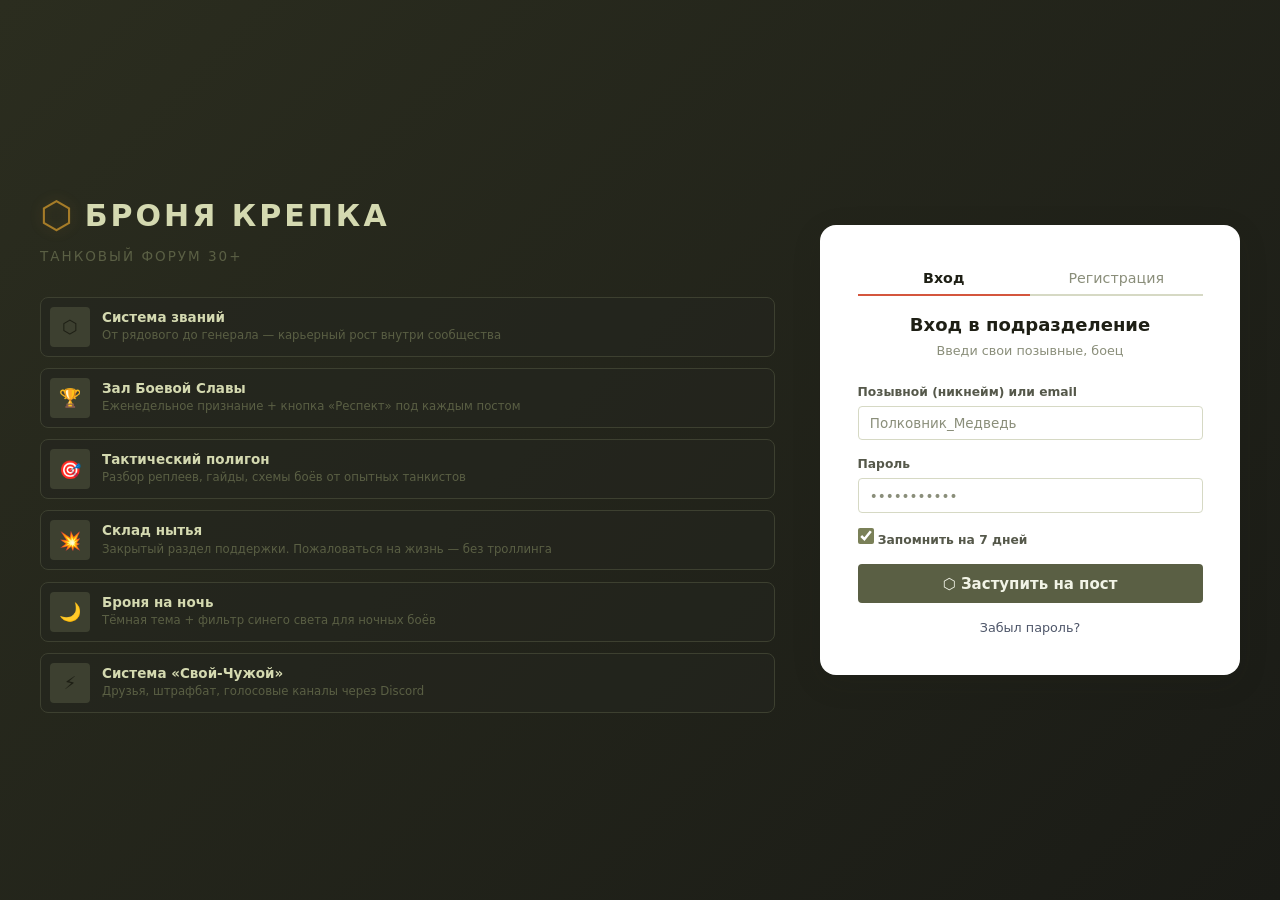
==== frontend/index.html @ ec735a18 "Initial commit" ====
<!DOCTYPE html>
<html lang="ru">
<head>
  <meta charset="UTF-8">
  <meta name="viewport" content="width=device-width, initial-scale=1.0">
  <title>Броня Крепка — Вход в подразделение</title>
  <link rel="stylesheet" href="css/base.css">
  <link rel="stylesheet" href="css/theme.css">
  <link rel="stylesheet" href="css/components.css">
  <link rel="stylesheet" href="css/layout.css">
  <link rel="stylesheet" href="css/auth.css">
  <link rel="stylesheet" href="css/responsive.css">
</head>
<body class="auth-page">

<div class="auth-grid">

  <!-- Левая колонка — преимущества -->
  <div class="auth-hero">
    <div style="display:flex;align-items:center;gap:12px;margin-bottom:0.2rem">
      <div style="font-size:2.5rem;color:#a67c28;filter:drop-shadow(0 0 6px rgba(166,124,40,0.3))">⬡</div>
      <h1 style="margin:0">БРОНЯ КРЕПКА</h1>
    </div>
    <div class="auth-tagline">ТАНКОВЫЙ ФОРУМ 30+</div>

    <div class="usp-list">
      <div class="usp-item">
        <div class="usp-icon">⬡</div>
        <div>
          <div class="usp-title">Система званий</div>
          <div class="usp-desc">От рядового до генерала — карьерный рост внутри сообщества</div>
        </div>
      </div>
      <div class="usp-item">
        <div class="usp-icon">🏆</div>
        <div>
          <div class="usp-title">Зал Боевой Славы</div>
          <div class="usp-desc">Еженедельное признание + кнопка «Респект» под каждым постом</div>
        </div>
      </div>
      <div class="usp-item">
        <div class="usp-icon">🎯</div>
        <div>
          <div class="usp-title">Тактический полигон</div>
          <div class="usp-desc">Разбор реплеев, гайды, схемы боёв от опытных танкистов</div>
        </div>
      </div>
      <div class="usp-item">
        <div class="usp-icon">💥</div>
        <div>
          <div class="usp-title">Склад нытья</div>
          <div class="usp-desc">Закрытый раздел поддержки. Пожаловаться на жизнь — без троллинга</div>
        </div>
      </div>
      <div class="usp-item">
        <div class="usp-icon">🌙</div>
        <div>
          <div class="usp-title">Броня на ночь</div>
          <div class="usp-desc">Тёмная тема + фильтр синего света для ночных боёв</div>
        </div>
      </div>
      <div class="usp-item">
        <div class="usp-icon">⚡</div>
        <div>
          <div class="usp-title">Система «Свой-Чужой»</div>
          <div class="usp-desc">Друзья, штрафбат, голосовые каналы через Discord</div>
        </div>
      </div>
    </div>
  </div>

  <!-- Правая колонка — форма входа / регистрации -->
  <div class="auth-card">
    <!-- Табы -->
    <div style="display:flex;border-bottom:2px solid var(--border-color);margin-bottom:1.25rem">
      <button class="auth-tab active" id="tabLogin" style="flex:1;padding:0.5rem 1rem;font-size:0.95rem;font-weight:600;background:none;border:none;border-bottom:2px solid var(--fire-500);margin-bottom:-2px;color:var(--text-primary);cursor:pointer;font-family:inherit;transition:0.2s">Вход</button>
      <button class="auth-tab" id="tabRegister" style="flex:1;padding:0.5rem 1rem;font-size:0.95rem;font-weight:500;background:none;border:none;border-bottom:2px solid transparent;margin-bottom:-2px;color:var(--text-tertiary);cursor:pointer;font-family:inherit;transition:0.2s">Регистрация</button>
    </div>

    <!-- Форма входа -->
    <div id="formLogin">
      <h2 style="font-size:1.2rem;font-weight:700;text-align:center;margin-bottom:0.3rem">Вход в подразделение</h2>
      <p class="auth-sub">Введи свои позывные, боец</p>

      <form id="loginForm">
        <div class="form-group">
          <label for="loginEmail">Позывной (никнейм) или email</label>
          <input class="input" type="text" id="loginEmail" placeholder="Полковник_Медведь" autocomplete="username">
        </div>

        <div class="form-group">
          <label for="loginPassword">Пароль</label>
          <input class="input" type="password" id="loginPassword" placeholder="•••••••••••" autocomplete="current-password">
        </div>

        <div class="form-group">
          <label class="form-checkbox">
            <input type="checkbox" checked>
            Запомнить на 7 дней
          </label>
        </div>

        <button type="submit" class="btn btn-primary w-full" style="justify-content:center;padding:0.7rem;font-size:1rem">
          ⬡ Заступить на пост
        </button>
      </form>

      <div class="auth-links">
        <p style="margin-top:1rem;font-size:0.85rem"><a href="#" id="showRecovery">Забыл пароль?</a></p>
      </div>
    </div>

    <!-- Форма восстановления пароля -->
    <div id="formRecovery" style="display:none">
      <h2 style="font-size:1.2rem;font-weight:700;text-align:center;margin-bottom:0.3rem">Восстановление пароля</h2>
      <p class="auth-sub">Введи email, пришлём ссылку на сброс</p>

      <form id="recoveryForm">
        <div class="form-group">
          <label for="recoveryEmail">Email</label>
          <input class="input" type="email" id="recoveryEmail" placeholder="tankist@mail.ru" autocomplete="email">
        </div>

        <button type="submit" class="btn btn-primary w-full" style="justify-content:center;padding:0.7rem;font-size:1rem" id="recoveryBtn">
          📨 Отправить ссылку
        </button>
      </form>

      <div class="auth-links">
        <p style="margin-top:1rem;font-size:0.85rem"><a href="#" id="backToLoginFromRecovery">← Назад ко входу</a></p>
      </div>
    </div>

    <!-- Успех восстановления -->
    <div id="formRecoveryDone" style="display:none;text-align:center;padding:1.5rem 0">
      <div style="font-size:3rem;margin-bottom:0.75rem">📨</div>
      <h2 style="font-size:1.2rem;font-weight:700;margin-bottom:0.3rem">Письмо отправлено!</h2>
      <p class="auth-sub">Проверь почту — там ссылка для сброса пароля</p>
      <button class="btn btn-ghost" style="margin-top:1rem" onclick="showLogin()">← Понял, вернуться ко входу</button>
    </div>

    <!-- Форма регистрации -->
    <div id="formRegister" style="display:none">
      <h2 style="font-size:1.2rem;font-weight:700;text-align:center;margin-bottom:0.3rem">Вступление в ряды</h2>
      <p class="auth-sub">Создай танковый паспорт за 30 секунд</p>

      <form id="registerForm">
        <div class="form-group">
          <label for="regNick">Позывной (никнейм)</label>
          <input class="input" type="text" id="regNick" placeholder="Полковник_Медведь" autocomplete="username">
        </div>

        <div class="form-group">
          <label for="regEmail">Email</label>
          <input class="input" type="email" id="regEmail" placeholder="tankist@mail.ru" autocomplete="email">
        </div>

        <div class="form-group">
          <label for="regPassword">Пароль</label>
          <input class="input" type="password" id="regPassword" placeholder="•••••••••••" autocomplete="new-password">
        </div>

        <div class="form-group">
          <label for="regPasswordConfirm">Подтверждение пароля</label>
          <input class="input" type="password" id="regPasswordConfirm" placeholder="•••••••••••" autocomplete="new-password">
        </div>

        <div class="form-group">
          <label for="regProfession">Реальный полк / профессия <span class="text-xs text-tertiary">(необязательно)</span></label>
          <input class="input" type="text" id="regProfession" placeholder="Менеджер по продажам">
        </div>

        <div class="form-group">
          <label class="form-checkbox">
            <input type="checkbox" id="regAgree" checked>
            Согласен с <a href="#" onclick="return false">правилами подразделения</a>
          </label>
        </div>

        <button type="submit" class="btn btn-fire w-full" style="justify-content:center;padding:0.7rem;font-size:1rem">
          ⬡ Вступить в ряды
        </button>
      </form>

    </div>

  </div>

</div>

<script src="js/utils.js"></script>
<script src="js/api.js"></script>
<script src="js/theme.js"></script>
<script src="js/toast.js"></script>
<script src="js/avatar.js"></script>
<script>
  // Redirect if already logged in
  if (api.isLoggedIn()) window.location.href = 'feed.html';

  var tabLogin = document.getElementById('tabLogin');
  var tabRegister = document.getElementById('tabRegister');
  var formLogin = document.getElementById('formLogin');
  var formRegister = document.getElementById('formRegister');
  var formRecovery = document.getElementById('formRecovery');
  var formRecoveryDone = document.getElementById('formRecoveryDone');
  var tabsContainer = document.querySelector('.auth-card > div:first-child');
  var showRecovery = document.getElementById('showRecovery');
  var backToLoginFromRecovery = document.getElementById('backToLoginFromRecovery');

  function hideAllForms() {
    formLogin.style.display = 'none';
    formRegister.style.display = 'none';
    formRecovery.style.display = 'none';
    formRecoveryDone.style.display = 'none';
  }

  function showLogin() {
    hideAllForms();
    formLogin.style.display = '';
    if (tabsContainer) tabsContainer.style.display = 'flex';
    tabLogin.className = 'auth-tab active';
    tabRegister.className = 'auth-tab';
    tabLogin.style.borderBottomColor = 'var(--fire-500)';
    tabLogin.style.color = 'var(--text-primary)';
    tabLogin.style.fontWeight = '600';
    tabRegister.style.borderBottomColor = 'transparent';
    tabRegister.style.color = 'var(--text-tertiary)';
    tabRegister.style.fontWeight = '500';
  }

  function showRegister() {
    hideAllForms();
    formRegister.style.display = '';
    if (tabsContainer) tabsContainer.style.display = 'flex';
    tabRegister.className = 'auth-tab active';
    tabLogin.className = 'auth-tab';
    tabRegister.style.borderBottomColor = 'var(--fire-500)';
    tabRegister.style.color = 'var(--text-primary)';
    tabRegister.style.fontWeight = '600';
    tabLogin.style.borderBottomColor = 'transparent';
    tabLogin.style.color = 'var(--text-tertiary)';
    tabLogin.style.fontWeight = '500';
  }

  function showRecoveryForm() {
    hideAllForms();
    formRecovery.style.display = '';
    document.getElementById('recoveryEmail').value = '';
    if (tabsContainer) tabsContainer.style.display = 'none';
  }

  document.getElementById('recoveryForm').addEventListener('submit', async function (e) {
    e.preventDefault();
    var email = document.getElementById('recoveryEmail').value.trim();
    if (!email) { toast.warning('Введи email'); return; }
    var btn = document.getElementById('recoveryBtn');
    btn.disabled = true;
    try {
      var res = await api.post('/api/auth/forgot-password', { email: email });
      toast.info(res.message || 'Если email зарегистрирован, инструкции отправлены.');
      hideAllForms();
      formRecoveryDone.style.display = '';
      if (tabsContainer) tabsContainer.style.display = 'none';
    } catch (_) {
      btn.disabled = false;
    }
  });

  // Login form
  document.getElementById('loginForm').addEventListener('submit', async function (e) {
    e.preventDefault();
    var usernameOrEmail = document.getElementById('loginEmail').value.trim();
    var password = document.getElementById('loginPassword').value;
    if (!usernameOrEmail || !password) { toast.warning('Заполни все поля'); return; }
    try {
      var res = await api.post('/api/auth/login', { usernameOrEmail: usernameOrEmail, password: password });
      localStorage.setItem('tank-token', res.token);
      localStorage.setItem('tank-user-id', String(res.userId));
      localStorage.setItem('tank-username', res.username);
      localStorage.setItem('tank-role', res.role);
      var profile = {
        name: res.username,
        rank: '',
        rankClass: '',
        rankLabel: '',
        quote: '',
        profession: '',
        city: '',
        tank: ''
      };
      localStorage.setItem('tank-profile', JSON.stringify(profile));
      try {
        var userData = await api.get('/api/users/' + res.userId);
        if (userData && userData.avatar) {
          localStorage.setItem('tank-avatar', userData.avatar);
        }
      } catch (_) {}
      toast.success('Заступил на пост, боец!');
      setTimeout(function () { window.location.href = 'feed.html'; }, 300);
    } catch (_) {}
  });

  // Register form
  document.getElementById('registerForm').addEventListener('submit', async function (e) {
    e.preventDefault();
    var username = document.getElementById('regNick').value.trim();
    var email = document.getElementById('regEmail').value.trim();
    var password = document.getElementById('regPassword').value;
    var confirm = document.getElementById('regPasswordConfirm').value;
    var agree = document.getElementById('regAgree').checked;
    if (!username || !email || !password) { toast.warning('Заполни все обязательные поля'); return; }
    if (password !== confirm) { toast.warning('Пароли не совпадают'); return; }
    if (!agree) { toast.warning('Прими правила подразделения'); return; }
    if (password.length < 6) { toast.warning('Пароль минимум 6 символов'); return; }
    try {
      var res = await api.post('/api/auth/register', { username: username, email: email, password: password });
      localStorage.setItem('tank-token', res.token);
      localStorage.setItem('tank-user-id', String(res.userId));
      localStorage.setItem('tank-username', res.username);
      localStorage.setItem('tank-role', res.role);
      var profile = {
        name: res.username,
        rank: '',
        rankClass: '',
        rankLabel: '',
        quote: '',
        profession: document.getElementById('regProfession').value.trim() || '',
        city: '',
        tank: ''
      };
      localStorage.setItem('tank-profile', JSON.stringify(profile));
      try {
        var userData = await api.get('/api/users/' + res.userId);
        if (userData && userData.avatar) {
          localStorage.setItem('tank-avatar', userData.avatar);
        }
      } catch (_) {}
      toast.success('Добро пожаловать в ряды!');
      setTimeout(function () { window.location.href = 'feed.html'; }, 300);
    } catch (_) {}
  });

  tabLogin.addEventListener('click', showLogin);
  tabRegister.addEventListener('click', showRegister);
  if (showRecovery) showRecovery.addEventListener('click', function(e) { e.preventDefault(); showRecoveryForm(); });
  if (backToLoginFromRecovery) backToLoginFromRecovery.addEventListener('click', function(e) { e.preventDefault(); showLogin(); });
</script>
</body>
</html>
---- frontend/css/base.css ----
/* ================================================================
   БАЗОВЫЕ СТИЛИ — сброс, переменные, типографика
   ================================================================ */

/* ----- Переменные (светлая тема) ----- */
:root {
  --olive-900: #2b2d1f;
  --olive-800: #3d4030;
  --olive-700: #5a5f44;
  --olive-600: #7a8058;
  --olive-500: #9da370;
  --olive-400: #bcc28e;
  --olive-300: #d4d9b0;
  --olive-200: #e6e9ce;
  --olive-100: #f2f4e6;

  --steel-700: #3a4050;
  --steel-600: #4e5669;
  --steel-500: #6b758c;
  --steel-400: #8d96ab;
  --steel-300: #b3b9c9;
  --steel-200: #d6dae3;
  --steel-100: #edf0f5;

  --fire-600: #b8432f;
  --fire-500: #d4563e;
  --fire-400: #e0705a;
  --fire-300: #eb8f7d;

  --gold-600: #a67c28;
  --gold-500: #c49a3a;
  --gold-400: #dbb44f;
  --gold-300: #e8cc6e;

  --bg-body: #f0f1e8;
  --bg-card: #ffffff;
  --bg-card-alt: #f8f9f2;
  --bg-input: #ffffff;
  --bg-overlay: rgba(43, 45, 31, 0.6);

  --text-primary: #1e1f15;
  --text-secondary: #55584a;
  --text-tertiary: #8a8e7a;
  --text-inverse: #f2f4e6;
  --text-link: #4e5669;
  --text-link-hover: #b8432f;

  --border-color: #d6d9c4;
  --border-light: #e6e9ce;
  --shadow-sm: 0 1px 3px rgba(30, 31, 21, 0.08);
  --shadow-md: 0 4px 12px rgba(30, 31, 21, 0.1);
  --shadow-lg: 0 8px 30px rgba(30, 31, 21, 0.12);

  --font-base: 'Segoe UI', system-ui, -apple-system, sans-serif;
  --font-mono: 'Cascadia Code', 'Fira Code', 'Consolas', monospace;

  --radius-sm: 4px;
  --radius-md: 8px;
  --radius-lg: 12px;
  --radius-xl: 16px;

  --rank-private: #8a8e7a;
  --rank-corporal: #6b758c;
  --rank-sergeant: #7a8058;
  --rank-lieutenant: #5a5f44;
  --rank-major: #b8432f;
  --rank-colonel: #a67c28;
  --rank-general: #1e1f15;

  --online-color: #4caf50;
  --offline-color: #9e9e9e;
  --warning-color: #f5a623;
  --error-color: #d4563e;
}

/* ----- Сброс ----- */
*, *::before, *::after { box-sizing: border-box; margin: 0; padding: 0; }

html {
  font-size: 15px;
  scroll-behavior: smooth;
}

body {
  font-family: var(--font-base);
  color: var(--text-primary);
  background: var(--bg-body);
  line-height: 1.5;
  -webkit-font-smoothing: antialiased;
  min-height: 100vh;
  transition: background 0.3s, color 0.3s;
}

a {
  color: var(--text-link);
  text-decoration: none;
  transition: color 0.2s;
}
a:hover { color: var(--text-link-hover); }

img { max-width: 100%; height: auto; display: block; }

ul, ol { list-style: none; }

input, button, textarea, select { font-family: inherit; }

/* ----- Типографика ----- */
h1, h2, h3, h4, h5, h6 {
  font-weight: 700;
  line-height: 1.25;
  color: var(--text-primary);
}

.text-sm { font-size: 0.82rem; }
.text-xs { font-size: 0.72rem; }
.text-tertiary { color: var(--text-tertiary); }
.text-secondary { color: var(--text-secondary); }
.fw-500 { font-weight: 500; }
.fw-600 { font-weight: 600; }
.fw-700 { font-weight: 700; }

/* ----- Утилиты ----- */
.flex { display: flex; }
.flex-col { flex-direction: column; }
.items-center { align-items: center; }
.justify-between { justify-content: space-between; }
.gap-1 { gap: 0.25rem; }
.gap-2 { gap: 0.5rem; }
.gap-3 { gap: 0.75rem; }
.gap-4 { gap: 1rem; }
.mt-2 { margin-top: 0.5rem; }
.mt-4 { margin-top: 1rem; }
.mb-4 { margin-bottom: 1rem; }
.w-full { width: 100%; }
---- frontend/css/theme.css ----
/* ================================================================
   ТЁМНАЯ ТЕМА — «Броня на ночь»
   ================================================================ */

[data-theme="night"] {
  --bg-body: #1a1b16;
  --bg-card: #24251e;
  --bg-card-alt: #2a2c23;
  --bg-input: #2a2c23;
  --bg-overlay: rgba(0, 0, 0, 0.7);

  --text-primary: #e6e9ce;
  --text-secondary: #b3b89e;
  --text-tertiary: #7a8058;
  --text-inverse: #1a1b16;

  --border-color: #3d4030;
  --border-light: #2b2d1f;
  --shadow-sm: 0 1px 3px rgba(0, 0, 0, 0.3);
  --shadow-md: 0 4px 12px rgba(0, 0, 0, 0.4);
  --shadow-lg: 0 8px 30px rgba(0, 0, 0, 0.5);
}

/* ----- Тумблер ----- */
.theme-toggle {
  position: relative;
  width: 40px;
  height: 22px;
  background: var(--olive-700);
  border-radius: 11px;
  border: none;
  cursor: pointer;
  transition: background 0.3s;
  flex-shrink: 0;
}
.theme-toggle::after {
  content: '';
  position: absolute;
  top: 2px;
  left: 2px;
  width: 18px;
  height: 18px;
  border-radius: 50%;
  background: var(--olive-200);
  transition: transform 0.3s, background 0.3s;
}
[data-theme="night"] .theme-toggle {
  background: var(--gold-600);
}
[data-theme="night"] .theme-toggle::after {
  transform: translateX(18px);
  background: #1a1b16;
}

/* ----- Скроллбар под тему ----- */
::-webkit-scrollbar { width: 6px; }
::-webkit-scrollbar-track { background: var(--bg-body); }
::-webkit-scrollbar-thumb { background: var(--border-color); border-radius: 3px; }
::-webkit-scrollbar-thumb:hover { background: var(--olive-500); }
---- frontend/css/components.css ----
/* ================================================================
   КОМПОНЕНТЫ — хедер, футер, кнопки, карточки, бейджи
   ================================================================ */

/* ----- Хедер ----- */
.header {
  background: var(--olive-900);
  border-bottom: 3px solid var(--olive-500);
  padding: 0 1.5rem;
  height: 60px;
  display: flex;
  align-items: center;
  justify-content: space-between;
  position: sticky;
  top: 0;
  z-index: 100;
  box-shadow: 0 2px 12px rgba(0, 0, 0, 0.3);
}
[data-theme="night"] .header { background: #12130e; }

.header-logo {
  display: flex;
  align-items: center;
  gap: 10px;
  color: var(--gold-400);
  font-size: 1.1rem;
  font-weight: 700;
}
.header-logo .logo-icon { font-size: 1.5rem; line-height: 1; }
.header-logo .logo-text small {
  display: block;
  font-weight: 400;
  font-size: 0.65rem;
  opacity: 0.6;
  letter-spacing: 0.08em;
  text-transform: uppercase;
}

.header-nav {
  display: flex;
  align-items: center;
  gap: 1.25rem;
}
.header-nav a {
  color: var(--olive-400);
  font-size: 0.85rem;
  font-weight: 500;
  padding: 0.25rem 0;
  border-bottom: 2px solid transparent;
  transition: 0.2s;
  white-space: nowrap;
}
.header-nav a:hover,
.header-nav a.active {
  color: var(--olive-200);
  border-bottom-color: var(--fire-500);
}

.header-actions {
  display: flex;
  align-items: center;
  gap: 0.75rem;
}

/* ----- Поиск ----- */
.search-box {
  display: flex;
  align-items: center;
  background: var(--bg-input);
  border: 1px solid var(--border-color);
  border-radius: var(--radius-md);
  padding: 0.3rem 0.5rem;
  transition: 0.2s;
  position: relative;
}
.search-box:focus-within {
  border-color: var(--olive-500);
  box-shadow: 0 0 0 3px rgba(90, 95, 68, 0.15);
}
.search-box input {
  border: none;
  background: transparent;
  padding: 0.2rem 0.4rem;
  font-size: 0.82rem;
  color: var(--text-primary);
  outline: none;
  flex: 1;
  min-width: 0;
  font-family: inherit;
}
.search-box input::placeholder { color: var(--text-tertiary); }
[data-theme="night"] .search-box input::placeholder { color: var(--olive-700); }

/* ----- Бургер-меню ----- */
.burger {
  display: none;
  flex-direction: column;
  gap: 4px;
  background: none;
  border: none;
  cursor: pointer;
  padding: 4px;
}
.burger span {
  display: block;
  width: 22px;
  height: 2px;
  background: var(--olive-400);
  border-radius: 1px;
  transition: 0.3s;
}

/* ----- Кнопки ----- */
.btn {
  display: inline-flex;
  align-items: center;
  gap: 6px;
  padding: 0.5rem 1rem;
  border: none;
  border-radius: var(--radius-sm);
  font-size: 0.85rem;
  font-weight: 600;
  cursor: pointer;
  transition: all 0.2s;
  line-height: 1.2;
  white-space: nowrap;
  font-family: inherit;
}
.btn-primary {
  background: var(--olive-700);
  color: var(--olive-100);
}
.btn-primary:hover { background: var(--olive-600); }

.btn-fire {
  background: var(--fire-600);
  color: #fff;
}
.btn-fire:hover { background: var(--fire-500); }

.btn-ghost {
  background: transparent;
  color: var(--text-secondary);
  border: 1px solid var(--border-color);
}
.btn-ghost:hover { background: var(--bg-card-alt); border-color: var(--olive-500); }

.btn-sm { padding: 0.3rem 0.7rem; font-size: 0.78rem; }

.btn-gold {
  background: var(--gold-600);
  color: #fff;
}
.btn-gold:hover { background: var(--gold-500); }

.btn-icon {
  width: 36px;
  height: 36px;
  padding: 0;
  display: flex;
  align-items: center;
  justify-content: center;
  border-radius: var(--radius-sm);
  background: transparent;
  border: 1px solid var(--olive-700);
  color: var(--olive-400);
  font-size: 1rem;
  cursor: pointer;
  transition: 0.2s;
}
.btn-icon:hover { background: var(--olive-800); color: var(--olive-200); }

/* ----- Формы ----- */
.form-group { margin-bottom: 1rem; }
.form-group label {
  display: block;
  font-size: 0.82rem;
  font-weight: 600;
  color: var(--text-secondary);
  margin-bottom: 0.3rem;
}

.form-checkbox {
  display: flex;
  align-items: center;
  gap: 8px;
  font-size: 0.82rem;
  color: var(--text-secondary);
  cursor: pointer;
}
.form-checkbox input[type="checkbox"] {
  width: 16px;
  height: 16px;
  accent-color: var(--olive-600);
  cursor: pointer;
}

select.input {
  appearance: auto;
  -webkit-appearance: auto;
}

/* ----- Инпуты ----- */
.input {
  width: 100%;
  padding: 0.55rem 0.75rem;
  border: 1px solid var(--border-color);
  border-radius: var(--radius-sm);
  font-size: 0.9rem;
  color: var(--text-primary);
  background: var(--bg-input);
  outline: none;
  transition: 0.2s;
  font-family: inherit;
}
.input:focus {
  border-color: var(--olive-500);
  box-shadow: 0 0 0 3px rgba(90, 95, 68, 0.15);
}
.input::placeholder { color: var(--text-tertiary); }

/* ----- Аватар ----- */
.avatar {
  width: 40px;
  height: 40px;
  border-radius: var(--radius-md);
  object-fit: cover;
  background: var(--steel-300);
  flex-shrink: 0;
}
.avatar-sm { width: 30px; height: 30px; border-radius: var(--radius-sm); }
.avatar-lg { width: 80px; height: 80px; border-radius: var(--radius-lg); }
.avatar-xl { width: 120px; height: 120px; border-radius: var(--radius-lg); }

.avatar-wrap {
  position: relative;
  display: inline-flex;
}
.online-dot {
  position: absolute;
  bottom: 0;
  right: 0;
  width: 12px;
  height: 12px;
  border-radius: 50%;
  border: 2px solid var(--bg-card);
  background: var(--online-color);
}
.online-dot.offline { background: var(--offline-color); }

/* ----- Бейдж звания ----- */
.rank-badge {
  display: inline-flex;
  align-items: center;
  gap: 4px;
  font-size: 0.72rem;
  font-weight: 700;
  text-transform: uppercase;
  letter-spacing: 0.04em;
  padding: 2px 8px;
  border-radius: var(--radius-sm);
  background: var(--bg-card-alt);
  border: 1px solid var(--border-color);
}
.rank-private { color: var(--rank-private); border-color: var(--rank-private); }
.rank-corporal { color: var(--rank-corporal); border-color: var(--rank-corporal); }
.rank-sergeant { color: var(--rank-sergeant); border-color: var(--rank-sergeant); }
.rank-lieutenant { color: var(--rank-lieutenant); border-color: var(--rank-lieutenant); }
.rank-major { color: var(--rank-major); border-color: var(--rank-major); }
.rank-colonel { color: var(--rank-colonel); border-color: var(--rank-colonel); }
.rank-general { color: var(--rank-general); border-color: var(--rank-general); }

/* ----- Медали ----- */
.medal {
  display: inline-flex;
  align-items: center;
  justify-content: center;
  width: 28px;
  height: 28px;
  border-radius: 50%;
  font-size: 0.7rem;
  font-weight: 800;
  flex-shrink: 0;
}
.medal-gold { background: var(--gold-300); color: var(--gold-600); }
.medal-silver { background: var(--steel-200); color: var(--steel-600); }
.medal-fire { background: var(--fire-300); color: var(--fire-600); }

.medal-strip { display: inline-flex; gap: 3px; }

/* ----- Теги ----- */
.tag {
  display: inline-block;
  font-size: 0.68rem;
  font-weight: 600;
  padding: 1px 8px;
  border-radius: 10px;
  background: var(--olive-200);
  color: var(--olive-700);
  text-transform: uppercase;
  letter-spacing: 0.03em;
  white-space: nowrap;
}
[data-theme="night"] .tag { background: var(--olive-800); color: var(--olive-300); }
.tag-fire { background: #fce8e4; color: var(--fire-600); }
[data-theme="night"] .tag-fire { background: #3d1e18; color: var(--fire-400); }
.tag-gold { background: #f5edce; color: var(--gold-600); }
[data-theme="night"] .tag-gold { background: #3d2e11; color: var(--gold-400); }
.tag-steel { background: var(--steel-100); color: var(--steel-600); }
[data-theme="night"] .tag-steel { background: var(--steel-700); color: var(--steel-300); }

/* ----- Футер ----- */
.footer {
  background: var(--olive-900);
  padding: 1rem 1.5rem;
  margin-top: 2rem;
  display: flex;
  align-items: center;
  justify-content: space-between;
  flex-wrap: wrap;
  gap: 0.5rem;
  font-size: 0.78rem;
  color: var(--olive-600);
}
[data-theme="night"] .footer { background: #12130e; }

/* ----- Модальные окна ----- */
.modal-overlay {
  position: fixed;
  inset: 0;
  background: var(--bg-overlay);
  z-index: 300;
  display: none;
  align-items: center;
  justify-content: center;
  padding: 1rem;
  animation: modalFadeIn 0.2s ease;
}
.modal-overlay.open { display: flex; }
@keyframes modalFadeIn { from { opacity: 0; } to { opacity: 1; } }

.modal {
  background: var(--bg-card);
  border-radius: var(--radius-xl);
  padding: 1.5rem 2rem 2rem;
  max-width: 500px;
  width: 100%;
  box-shadow: var(--shadow-lg);
  max-height: 90vh;
  overflow-y: auto;
  animation: modalSlideIn 0.25s ease;
}
@keyframes modalSlideIn { from { transform: translateY(20px); opacity: 0; } to { transform: translateY(0); opacity: 1; } }
.modal h2 { font-size: 1.15rem; font-weight: 700; margin-bottom: 1rem; }
.modal-close {
  position: absolute;
  top: 1rem; right: 1rem;
  background: none;
  border: none;
  font-size: 1.2rem;
  cursor: pointer;
  color: var(--text-tertiary);
  transition: 0.2s;
}
.modal-close:hover { color: var(--text-primary); }

/* ----- Прогресс-бар ----- */
.progress-bar {
  height: 8px;
  background: var(--border-light);
  border-radius: 4px;
  overflow: hidden;
}
.progress-bar-fill {
  height: 100%;
  border-radius: 4px;
  background: var(--gold-500);
  transition: width 0.3s;
}
---- frontend/css/layout.css ----
/* ================================================================
   ЛЕЙАУТ — сетка, сайдбар, карточки, посты, чат
   ================================================================ */

/* ----- Контейнер ----- */
.page-layout {
  display: flex;
  gap: 1.5rem;
  max-width: 1280px;
  margin: 1.5rem auto;
  padding: 0 1.5rem;
}
.main-content { flex: 1; min-width: 0; }
.sidebar {
  width: 300px;
  flex-shrink: 0;
  display: flex;
  flex-direction: column;
  gap: 1rem;
}

/* ----- Хлебные крошки ----- */
.breadcrumbs {
  display: flex;
  align-items: center;
  gap: 6px;
  font-size: 0.8rem;
  color: var(--text-tertiary);
  margin-bottom: 1rem;
  flex-wrap: wrap;
}
.breadcrumbs a { color: var(--text-tertiary); }
.breadcrumbs a:hover { color: var(--text-primary); }

/* ----- Табы ----- */
.tabs {
  display: flex;
  gap: 0;
  border-bottom: 2px solid var(--border-color);
  margin-bottom: 1rem;
  overflow-x: auto;
}
.tab {
  padding: 0.5rem 1rem;
  font-size: 0.85rem;
  font-weight: 500;
  color: var(--text-tertiary);
  background: none;
  border: none;
  border-bottom: 2px solid transparent;
  margin-bottom: -2px;
  cursor: pointer;
  transition: 0.2s;
  white-space: nowrap;
  font-family: inherit;
}
.tab:hover { color: var(--text-primary); }
.tab.active { color: var(--text-primary); border-bottom-color: var(--fire-500); }

/* ----- Категория ----- */
.category-section { margin-bottom: 2rem; }
.category-header {
  display: flex;
  align-items: center;
  justify-content: space-between;
  padding-bottom: 0.75rem;
  border-bottom: 2px solid var(--border-color);
  margin-bottom: 1rem;
  flex-wrap: wrap;
  gap: 0.5rem;
}
.category-header h2 {
  font-size: 1.1rem;
  font-weight: 700;
  display: flex;
  align-items: center;
  gap: 8px;
}
.category-header .subtitle {
  font-size: 0.78rem;
  color: var(--text-tertiary);
  font-weight: 400;
}

/* ----- Карточка темы ----- */
.topic-card {
  background: var(--bg-card);
  border: 1px solid var(--border-color);
  border-radius: var(--radius-md);
  padding: 1rem 1.25rem;
  display: flex;
  align-items: flex-start;
  gap: 1rem;
  transition: 0.2s;
  margin-bottom: 8px;
}
.topic-card:hover {
  border-color: var(--olive-500);
  box-shadow: var(--shadow-sm);
}
.topic-card.pinned {
  border-left: 3px solid var(--gold-500);
  background: linear-gradient(135deg, var(--bg-card), rgba(196, 154, 58, 0.04));
}
.topic-card .topic-main { flex: 1; min-width: 0; }
.topic-card .topic-title {
  font-size: 1rem;
  font-weight: 600;
  margin-bottom: 0.2rem;
  display: flex;
  align-items: center;
  gap: 6px;
  flex-wrap: wrap;
}
.topic-card .topic-title a { color: var(--text-primary); }
.topic-card .topic-title a:hover { color: var(--text-link-hover); }

.topic-meta {
  display: flex;
  align-items: center;
  gap: 1rem;
  font-size: 0.78rem;
  color: var(--text-tertiary);
  margin-top: 0.25rem;
  flex-wrap: wrap;
}

.topic-stats {
  display: flex;
  align-items: center;
  gap: 1rem;
  flex-shrink: 0;
  font-size: 0.78rem;
  color: var(--text-tertiary);
  text-align: right;
}

/* ----- Пост ----- */
.post {
  background: var(--bg-card);
  border: 1px solid var(--border-color);
  border-radius: var(--radius-md);
  padding: 1.25rem;
  margin-bottom: 1rem;
  display: flex;
  gap: 1rem;
  transition: 0.2s;
}
.post:hover { border-color: var(--olive-500); }

.post-sidebar {
  width: 140px;
  flex-shrink: 0;
  text-align: center;
  padding-top: 0.25rem;
}
.post-sidebar .username {
  font-weight: 600;
  font-size: 0.85rem;
  margin-top: 0.4rem;
  display: block;
  word-break: break-word;
}
.post-sidebar .post-count {
  font-size: 0.7rem;
  color: var(--text-tertiary);
  margin-top: 0.15rem;
}
.post-body { flex: 1; min-width: 0; }

.post-header {
  display: flex;
  align-items: center;
  justify-content: space-between;
  margin-bottom: 0.6rem;
  font-size: 0.78rem;
  color: var(--text-tertiary);
}
.post-actions {
  display: flex;
  gap: 4px;
}
.post-actions .pa-btn {
  background: none;
  border: none;
  color: var(--text-tertiary);
  font-size: 0.75rem;
  cursor: pointer;
  padding: 2px 6px;
  border-radius: var(--radius-sm);
  transition: 0.2s;
}
.post-actions .pa-btn:hover { background: var(--bg-card-alt); color: var(--text-primary); }

.post-text {
  font-size: 0.92rem;
  line-height: 1.6;
  color: var(--text-primary);
}
.post-text p { margin-bottom: 0.5rem; }
.post-text p:last-child { margin-bottom: 0; }

blockquote {
  border-left: 3px solid var(--steel-300);
  padding: 0.3rem 0.75rem;
  margin-bottom: 0.5rem;
  background: var(--bg-card-alt);
  border-radius: var(--radius-sm);
  font-size: 0.82rem;
  color: var(--text-tertiary);
}

.post-attachments {
  margin-top: 0.75rem;
  display: flex;
  gap: 8px;
  flex-wrap: wrap;
}
.post-attachment {
  width: 120px;
  height: 80px;
  border-radius: var(--radius-sm);
  background: var(--steel-200);
  overflow: hidden;
  border: 1px solid var(--border-light);
  cursor: pointer;
  transition: 0.2s;
}
.post-attachment:hover { border-color: var(--olive-500); transform: scale(1.03); }
.post-attachment img { width: 100%; height: 100%; object-fit: cover; }
.post-attachment.replay {
  background: var(--olive-200);
  display: flex;
  align-items: center;
  justify-content: center;
  font-size: 0.7rem;
  font-weight: 600;
  color: var(--olive-700);
  width: 140px;
  height: 60px;
  border: 1px dashed var(--olive-500);
}

/* ----- Рейтинг поста ----- */
.rating-controls {
  display: flex;
  align-items: center;
  gap: 4px;
  margin-top: 0.6rem;
}
.rating-btn {
  background: none;
  border: 1px solid var(--border-color);
  border-radius: var(--radius-sm);
  padding: 2px 8px;
  font-size: 0.78rem;
  cursor: pointer;
  color: var(--text-tertiary);
  transition: 0.2s;
  display: flex;
  align-items: center;
  gap: 3px;
}
.rating-btn:hover { border-color: var(--olive-500); color: var(--text-primary); }
.rating-btn.up:hover,
.rating-btn.up.active { border-color: var(--olive-600); color: var(--olive-600); }
.rating-btn.down:hover,
.rating-btn.down.active { border-color: var(--fire-500); color: var(--fire-500); }

/* ----- Виджет сайдбара ----- */
.sidebar-widget {
  background: var(--bg-card);
  border: 1px solid var(--border-color);
  border-radius: var(--radius-md);
  padding: 1rem;
}
.sidebar-widget-title {
  font-size: 0.78rem;
  font-weight: 700;
  text-transform: uppercase;
  letter-spacing: 0.05em;
  color: var(--text-tertiary);
  margin-bottom: 0.75rem;
  padding-bottom: 0.5rem;
  border-bottom: 1px solid var(--border-light);
}
/* Онлайн-список */
.online-item {
  display: flex;
  align-items: center;
  gap: 8px;
  font-size: 0.82rem;
  padding: 0.25rem 0;
}
.online-item .name { flex: 1; font-weight: 500; }
.status-dot-sm {
  width: 8px;
  height: 8px;
  border-radius: 50%;
  flex-shrink: 0;
}
.status-dot-sm.online { background: var(--online-color); }
.status-dot-sm.away { background: var(--warning-color); }

/* Статистика */
.sidebar-stats {
  display: grid;
  grid-template-columns: 1fr 1fr;
  gap: 8px;
}
.sidebar-stat {
  text-align: center;
  padding: 0.5rem;
  background: var(--bg-card-alt);
  border-radius: var(--radius-sm);
}
.sidebar-stat .num { font-size: 1.2rem; font-weight: 700; color: var(--olive-700); }
.sidebar-stat .label { font-size: 0.68rem; color: var(--text-tertiary); text-transform: uppercase; }

/* Зал Славы */
.hof-entry {
  display: flex;
  align-items: center;
  gap: 8px;
  padding: 0.4rem 0;
  border-bottom: 1px solid var(--border-light);
  font-size: 0.82rem;
}
.hof-entry:last-child { border-bottom: none; }
.hof-entry .hof-name { font-weight: 500; flex: 1; }
.hof-entry .hof-reason { font-size: 0.7rem; color: var(--text-tertiary); }

/* Достижения */
.achievement-item {
  display: flex;
  align-items: center;
  gap: 10px;
  padding: 0.5rem 0;
  border-bottom: 1px solid var(--border-light);
}
.achievement-item:last-child { border-bottom: none; }
.achievement-item .ach-icon {
  width: 36px; height: 36px;
  border-radius: var(--radius-sm);
  display: flex;
  align-items: center;
  justify-content: center;
  font-size: 1.1rem;
  background: var(--bg-card-alt);
  border: 1px solid var(--border-color);
  flex-shrink: 0;
}
.achievement-item.locked .ach-icon { opacity: 0.35; filter: grayscale(1); }
.achievement-item .ach-info { flex: 1; }
.achievement-item .ach-name { font-weight: 600; font-size: 0.85rem; }
.achievement-item .ach-desc { font-size: 0.72rem; color: var(--text-tertiary); }
.achievement-item .ach-progress { font-size: 0.72rem; color: var(--gold-500); font-weight: 600; white-space: nowrap; }

/* Клан-карточка */
.clan-card {
  display: flex;
  align-items: center;
  gap: 10px;
  padding: 0.5rem 0;
  border-bottom: 1px solid var(--border-light);
}
.clan-card:last-child { border-bottom: none; }
.clan-emblem {
  width: 42px; height: 42px;
  border-radius: var(--radius-md);
  background: var(--steel-300);
  display: flex;
  align-items: center;
  justify-content: center;
  font-size: 1.3rem;
  flex-shrink: 0;
}
.clan-info .clan-name { font-weight: 700; font-size: 0.85rem; }
.clan-info .clan-desc { font-size: 0.75rem; color: var(--text-tertiary); }

/* ----- Пагинация ----- */
.pagination {
  display: flex;
  align-items: center;
  gap: 4px;
  margin-top: 1.5rem;
  justify-content: center;
  flex-wrap: wrap;
}
.page-btn {
  display: flex;
  align-items: center;
  justify-content: center;
  min-width: 34px;
  height: 34px;
  border: 1px solid var(--border-color);
  border-radius: var(--radius-sm);
  background: var(--bg-card);
  color: var(--text-secondary);
  font-size: 0.82rem;
  font-weight: 500;
  cursor: pointer;
  transition: 0.2s;
  font-family: inherit;
}
.page-btn:hover { border-color: var(--olive-500); background: var(--bg-card-alt); }
.page-btn.active { background: var(--olive-700); color: var(--olive-100); border-color: var(--olive-700); }
.page-btn.disabled { opacity: 0.4; cursor: default; }

/* ----- Чат-виджет ----- */
.chat-widget {
  position: fixed;
  bottom: 1rem;
  right: 1rem;
  width: 360px;
  background: var(--bg-card);
  border: 1px solid var(--border-color);
  border-radius: var(--radius-lg);
  box-shadow: var(--shadow-lg);
  overflow: hidden;
  z-index: 50;
  transition: 0.3s;
}
.chat-widget.collapsed { height: 48px; }
.chat-header {
  background: var(--olive-800);
  color: var(--olive-200);
  padding: 0.6rem 1rem;
  display: flex;
  align-items: center;
  justify-content: space-between;
  cursor: pointer;
  font-size: 0.85rem;
  font-weight: 600;
}
.chat-messages {
  height: 260px;
  overflow-y: auto;
  padding: 0.75rem;
  display: flex;
  flex-direction: column;
  gap: 6px;
}
.chat-msg {
  display: flex;
  gap: 8px;
  font-size: 0.82rem;
}
.chat-msg .chat-author { font-weight: 600; flex-shrink: 0; min-width: 60px; }
.chat-msg .chat-text { flex: 1; word-break: break-word; }
.chat-msg .chat-time { font-size: 0.65rem; color: var(--text-tertiary); flex-shrink: 0; }
.chat-input-area {
  display: flex;
  border-top: 1px solid var(--border-color);
  padding: 0.4rem;
  gap: 4px;
}
.chat-input-area input {
  flex: 1;
  border: none;
  background: var(--bg-card-alt);
  padding: 0.4rem 0.6rem;
  border-radius: var(--radius-sm);
  font-size: 0.82rem;
  color: var(--text-primary);
  outline: none;
}
.chat-stickers {
  padding: 4px 8px;
  font-size: 0.65rem;
  display: flex;
  gap: 4px;
  flex-wrap: wrap;
  border-top: 1px solid var(--border-light);
}
.chat-sticker {
  font-size: 1.5rem;
  cursor: pointer;
  transition: 0.15s;
  filter: grayscale(0.2);
  line-height: 1;
}
.chat-sticker:hover { transform: scale(1.15); filter: none; }

/* ----- Форма ответа ----- */
.reply-form {
  background: var(--bg-card);
  border: 1px solid var(--border-color);
  border-radius: var(--radius-md);
  padding: 1rem;
  margin-top: 1rem;
}
.reply-form textarea {
  width: 100%;
  min-height: 80px;
  padding: 0.6rem;
  border: 1px solid var(--border-color);
  border-radius: var(--radius-sm);
  background: var(--bg-input);
  color: var(--text-primary);
  font-size: 0.9rem;
  resize: vertical;
  outline: none;
  transition: 0.2s;
}
.reply-form textarea:focus {
  border-color: var(--olive-500);
  box-shadow: 0 0 0 3px rgba(90, 95, 68, 0.15);
}

/* ----- Вентильная секция ----- */
.vent-section {
  border: 1px dashed var(--fire-400);
  background: linear-gradient(135deg, var(--bg-card), rgba(180, 60, 40, 0.03));
  border-radius: var(--radius-md);
  padding: 0.5rem 1rem 1rem;
}

/* ----- Автосохранение ----- */
.auto-save-indicator {
  font-size: 0.7rem;
  color: var(--text-tertiary);
  display: flex;
  align-items: center;
  gap: 4px;
  margin-top: 0.3rem;
}
---- frontend/css/auth.css ----
/* ================================================================
   СТРАНИЦА ВХОДА / РЕГИСТРАЦИИ
   ================================================================ */

.auth-page {
  min-height: 100vh;
  display: flex;
  align-items: center;
  justify-content: center;
  background: linear-gradient(135deg, var(--olive-900), #1a1b16);
  padding: 2rem;
}
[data-theme="night"] .auth-page {
  background: linear-gradient(135deg, #12130e, #0a0a08);
}

.auth-grid {
  display: flex;
  gap: 3rem;
  max-width: 1200px;
  width: 100%;
  align-items: center;
}

.auth-hero {
  flex: 1;
  padding: 2rem 0;
}
.auth-hero .logo-big {
  font-size: 3rem;
  margin-bottom: 0.5rem;
  filter: drop-shadow(0 0 8px rgba(196, 154, 58, 0.3));
}
.auth-hero h1 {
  font-size: 2rem;
  font-weight: 800;
  color: #d4d9b0;
  letter-spacing: 3px;
  margin-bottom: 0.2rem;
}
.auth-hero .auth-tagline {
  font-size: 0.9rem;
  color: #5a5f44;
  letter-spacing: 2px;
  margin-bottom: 2rem;
}

.usp-list { display: flex; flex-direction: column; gap: 0.75rem; }
.usp-item {
  display: flex;
  align-items: flex-start;
  gap: 12px;
  padding: 0.6rem;
  border-radius: var(--radius-md);
  background: rgba(36, 37, 30, 0.6);
  border: 1px solid #3d4030;
}
.usp-item .usp-icon {
  width: 40px; height: 40px;
  border-radius: var(--radius-sm);
  background: #3d4030;
  display: flex;
  align-items: center;
  justify-content: center;
  font-size: 1.2rem;
  flex-shrink: 0;
}
.usp-item .usp-title {
  font-weight: 600;
  font-size: 0.9rem;
  color: #d4d9b0;
}
.usp-item .usp-desc {
  font-size: 0.78rem;
  color: #5a5f44;
}

.auth-card {
  width: 420px;
  flex-shrink: 0;
  background: var(--bg-card);
  border-radius: var(--radius-xl);
  padding: 2.5rem;
  box-shadow: var(--shadow-lg);
}
.auth-card .auth-card-accent {
  width: 100%;
  height: 4px;
  background: var(--gold-500);
  border-radius: 2px;
  margin-bottom: 1.5rem;
}
.auth-card h2 {
  font-size: 1.4rem;
  font-weight: 700;
  text-align: center;
  margin-bottom: 0.3rem;
}
.auth-card .auth-sub {
  text-align: center;
  color: var(--text-tertiary);
  font-size: 0.85rem;
  margin-bottom: 1.5rem;
}

.form-group { margin-bottom: 1rem; }
.form-group label {
  display: block;
  font-size: 0.82rem;
  font-weight: 600;
  color: var(--text-secondary);
  margin-bottom: 0.3rem;
}

.form-checkbox {
  display: flex;
  align-items: center;
  gap: 8px;
  font-size: 0.82rem;
  color: var(--text-secondary);
  cursor: pointer;
}
.form-checkbox input[type="checkbox"] {
  width: 16px;
  height: 16px;
  accent-color: var(--olive-600);
  cursor: pointer;
}

.auth-divider {
  text-align: center;
  position: relative;
  margin: 1.25rem 0;
}
.auth-divider::before {
  content: '';
  position: absolute;
  top: 50%;
  left: 0;
  right: 0;
  height: 1px;
  background: var(--border-color);
}
.auth-divider span {
  background: var(--bg-card);
  padding: 0 0.75rem;
  color: var(--text-tertiary);
  font-size: 0.78rem;
  position: relative;
}

.auth-links {
  text-align: center;
  margin-top: 1rem;
  font-size: 0.85rem;
}
.auth-links a { color: var(--text-link); font-weight: 500; }
.auth-links a:hover { color: var(--fire-500); }
---- frontend/css/responsive.css ----
/* ================================================================
   АДАПТИВ — mobile-first
   ================================================================ */

/* ----- Mobile (<= 767px) ----- */
@media (max-width: 767px) {
  .header { padding: 0 1rem; }
  .header-nav { display: none; }
  .header-nav.open {
    display: flex;
    flex-direction: column;
    position: absolute;
    top: 60px;
    left: 0;
    right: 0;
    background: var(--olive-900);
    padding: 1rem;
    border-bottom: 2px solid var(--olive-500);
    gap: 0.75rem;
    z-index: 99;
  }
  [data-theme="night"] .header-nav.open { background: #12130e; }
  .burger { display: flex; }
  .header .search-box { display: none; }

  .page-layout { flex-direction: column; padding: 0 1rem; margin: 1rem auto; }
  .sidebar { width: 100%; }

  .post { flex-direction: column; }
  .post-sidebar {
    width: 100%;
    display: flex;
    align-items: center;
    gap: 0.75rem;
    text-align: left;
    padding-top: 0;
    flex-wrap: wrap;
  }
  .post-sidebar .avatar-lg { width: 48px; height: 48px; }
  .post-sidebar .username { margin-top: 0; }
  .post-sidebar .post-count { display: none; }
  .post-header { flex-direction: column; align-items: flex-start; gap: 4px; }
  .post-actions { opacity: 1 !important; }

  .topic-stats { display: none; }
  .topic-card { flex-wrap: wrap; }

  .chat-widget {
    width: calc(100% - 1rem);
    right: 0.5rem;
    bottom: 0.5rem;
  }

  .auth-grid { flex-direction: column; }
  .auth-hero { display: none; }
  .auth-card { width: 100%; max-width: 420px; }
  .auth-page { padding: 1rem; }

  .category-header { flex-direction: column; align-items: flex-start; }
  .tabs { overflow-x: auto; -webkit-overflow-scrolling: touch; }

  .passport-body { flex-direction: column; }
  .passport-cover { height: 60px; }
  .passport-avatar-wrap { margin: -40px auto 0; }

  .footer { flex-direction: column; text-align: center; }
}

/* ----- Tablet (768px - 1023px) ----- */
@media (min-width: 768px) and (max-width: 1023px) {
  .header { padding: 0 1.25rem; }
  .header-nav { gap: 0.75rem; }
  .header-nav a { font-size: 0.8rem; }
  .header .search-box { width: 160px; }

  .sidebar { width: 240px; }
  .page-layout { padding: 0 1.25rem; }

  .post-sidebar { width: 100px; }
  .post-sidebar .avatar-lg { width: 56px; height: 56px; }
  .post-sidebar .medal-strip { justify-content: center; }

  .auth-grid { gap: 1.5rem; }
  .auth-hero { flex: 1; }
  .auth-card { width: 380px; }
}

/* ----- Desktop (>= 1024px) ----- */
@media (min-width: 1024px) {
  .burger { display: none; }

  .post-actions { opacity: 0; }
  .post:hover .post-actions { opacity: 1; }

  .auth-hero { display: block; }
}

/* ----- Large Desktop (>= 1400px) ----- */
@media (min-width: 1400px) {
  .page-layout { max-width: 1400px; }
  .sidebar { width: 340px; }
}
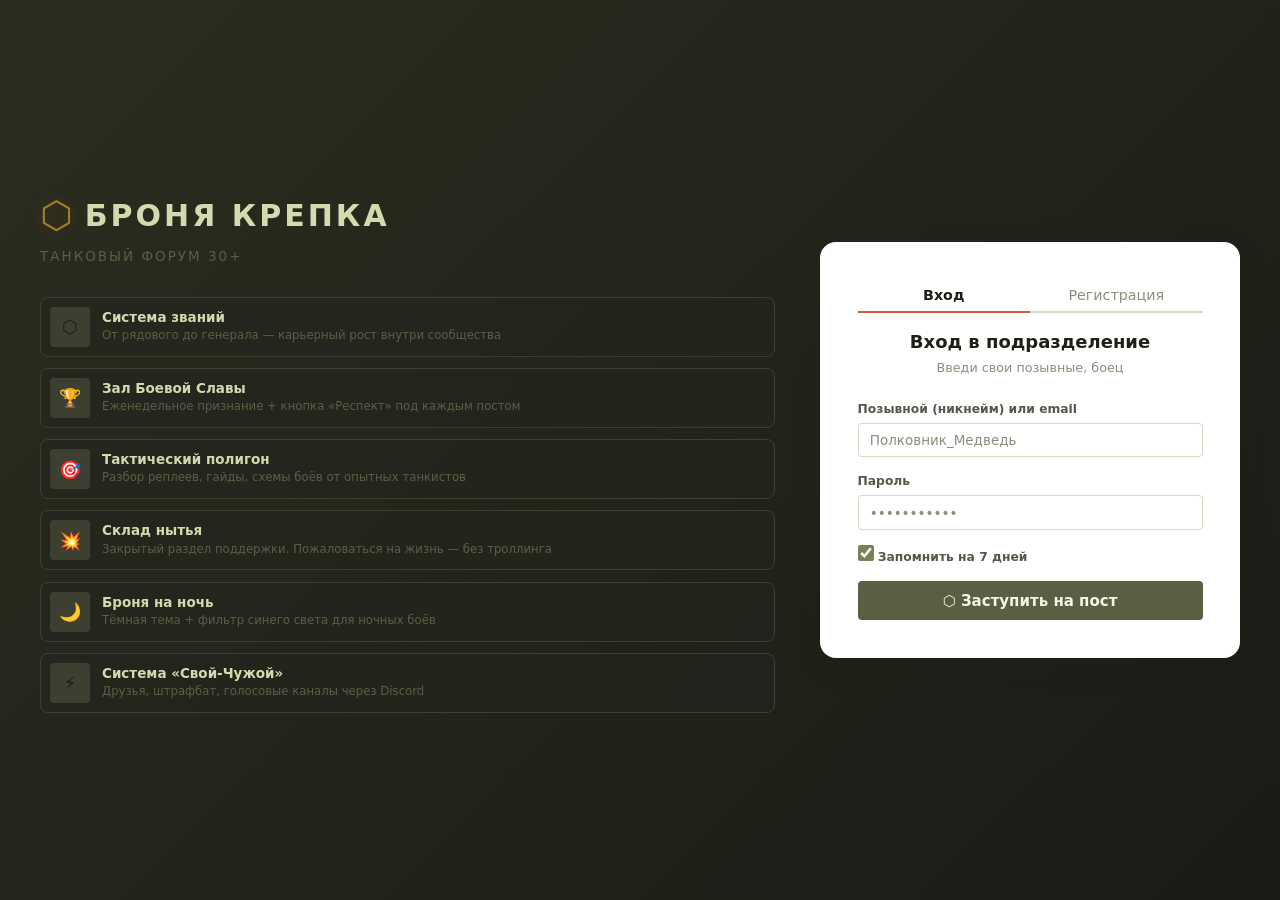
==== commit 45a04ea8: "bugfix" ====
--- a/frontend/index.html
+++ b/frontend/index.html
@@ -105,38 +105,6 @@
         </button>
       </form>
 
-      <div class="auth-links">
-        <p style="margin-top:1rem;font-size:0.85rem"><a href="#" id="showRecovery">Забыл пароль?</a></p>
-      </div>
-    </div>
-
-    <!-- Форма восстановления пароля -->
-    <div id="formRecovery" style="display:none">
-      <h2 style="font-size:1.2rem;font-weight:700;text-align:center;margin-bottom:0.3rem">Восстановление пароля</h2>
-      <p class="auth-sub">Введи email, пришлём ссылку на сброс</p>
-
-      <form id="recoveryForm">
-        <div class="form-group">
-          <label for="recoveryEmail">Email</label>
-          <input class="input" type="email" id="recoveryEmail" placeholder="tankist@mail.ru" autocomplete="email">
-        </div>
-
-        <button type="submit" class="btn btn-primary w-full" style="justify-content:center;padding:0.7rem;font-size:1rem" id="recoveryBtn">
-          📨 Отправить ссылку
-        </button>
-      </form>
-
-      <div class="auth-links">
-        <p style="margin-top:1rem;font-size:0.85rem"><a href="#" id="backToLoginFromRecovery">← Назад ко входу</a></p>
-      </div>
-    </div>
-
-    <!-- Успех восстановления -->
-    <div id="formRecoveryDone" style="display:none;text-align:center;padding:1.5rem 0">
-      <div style="font-size:3rem;margin-bottom:0.75rem">📨</div>
-      <h2 style="font-size:1.2rem;font-weight:700;margin-bottom:0.3rem">Письмо отправлено!</h2>
-      <p class="auth-sub">Проверь почту — там ссылка для сброса пароля</p>
-      <button class="btn btn-ghost" style="margin-top:1rem" onclick="showLogin()">← Понял, вернуться ко входу</button>
     </div>
 
     <!-- Форма регистрации -->
@@ -201,17 +169,11 @@
   var tabRegister = document.getElementById('tabRegister');
   var formLogin = document.getElementById('formLogin');
   var formRegister = document.getElementById('formRegister');
-  var formRecovery = document.getElementById('formRecovery');
-  var formRecoveryDone = document.getElementById('formRecoveryDone');
   var tabsContainer = document.querySelector('.auth-card > div:first-child');
-  var showRecovery = document.getElementById('showRecovery');
-  var backToLoginFromRecovery = document.getElementById('backToLoginFromRecovery');
 
   function hideAllForms() {
     formLogin.style.display = 'none';
     formRegister.style.display = 'none';
-    formRecovery.style.display = 'none';
-    formRecoveryDone.style.display = 'none';
   }
 
   function showLogin() {
@@ -241,30 +203,6 @@
     tabLogin.style.color = 'var(--text-tertiary)';
     tabLogin.style.fontWeight = '500';
   }
-
-  function showRecoveryForm() {
-    hideAllForms();
-    formRecovery.style.display = '';
-    document.getElementById('recoveryEmail').value = '';
-    if (tabsContainer) tabsContainer.style.display = 'none';
-  }
-
-  document.getElementById('recoveryForm').addEventListener('submit', async function (e) {
-    e.preventDefault();
-    var email = document.getElementById('recoveryEmail').value.trim();
-    if (!email) { toast.warning('Введи email'); return; }
-    var btn = document.getElementById('recoveryBtn');
-    btn.disabled = true;
-    try {
-      var res = await api.post('/api/auth/forgot-password', { email: email });
-      toast.info(res.message || 'Если email зарегистрирован, инструкции отправлены.');
-      hideAllForms();
-      formRecoveryDone.style.display = '';
-      if (tabsContainer) tabsContainer.style.display = 'none';
-    } catch (_) {
-      btn.disabled = false;
-    }
-  });
 
   // Login form
   document.getElementById('loginForm').addEventListener('submit', async function (e) {
@@ -342,8 +280,6 @@
 
   tabLogin.addEventListener('click', showLogin);
   tabRegister.addEventListener('click', showRegister);
-  if (showRecovery) showRecovery.addEventListener('click', function(e) { e.preventDefault(); showRecoveryForm(); });
-  if (backToLoginFromRecovery) backToLoginFromRecovery.addEventListener('click', function(e) { e.preventDefault(); showLogin(); });
 </script>
 </body>
 </html>
